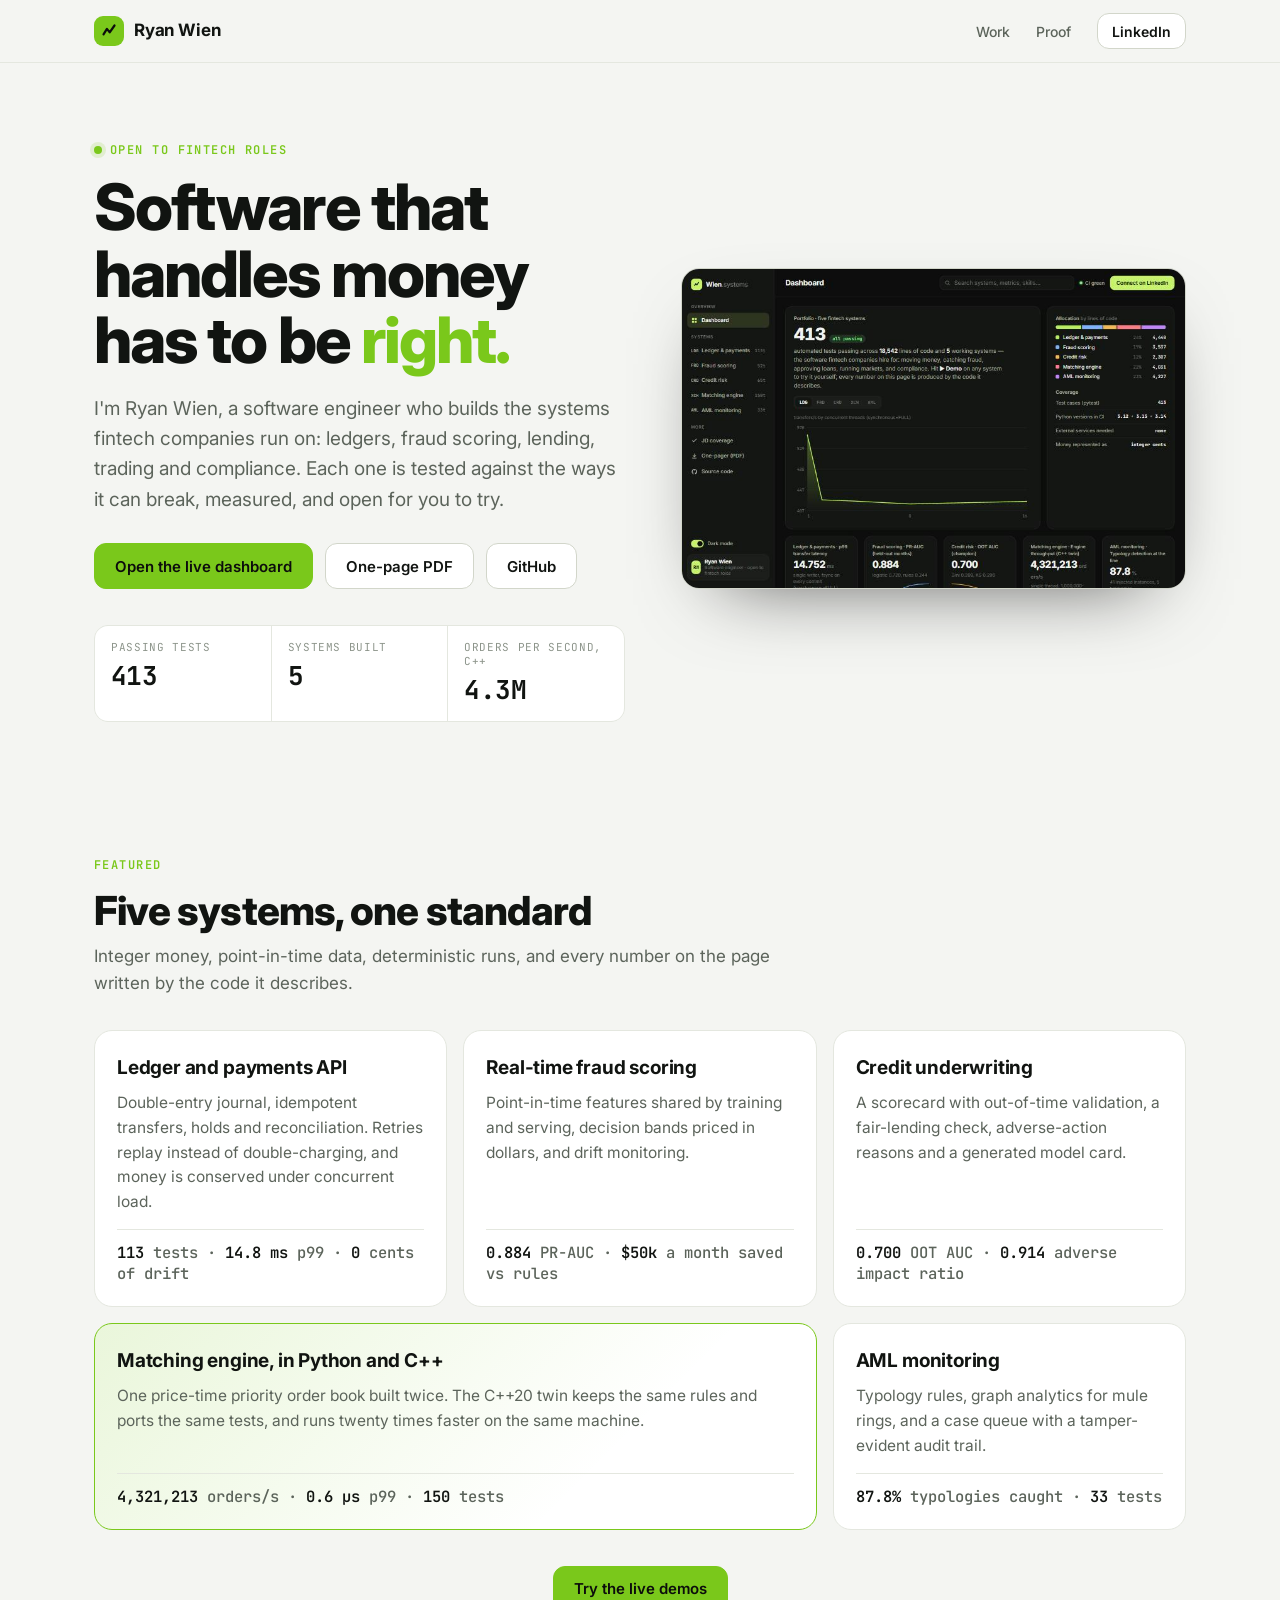
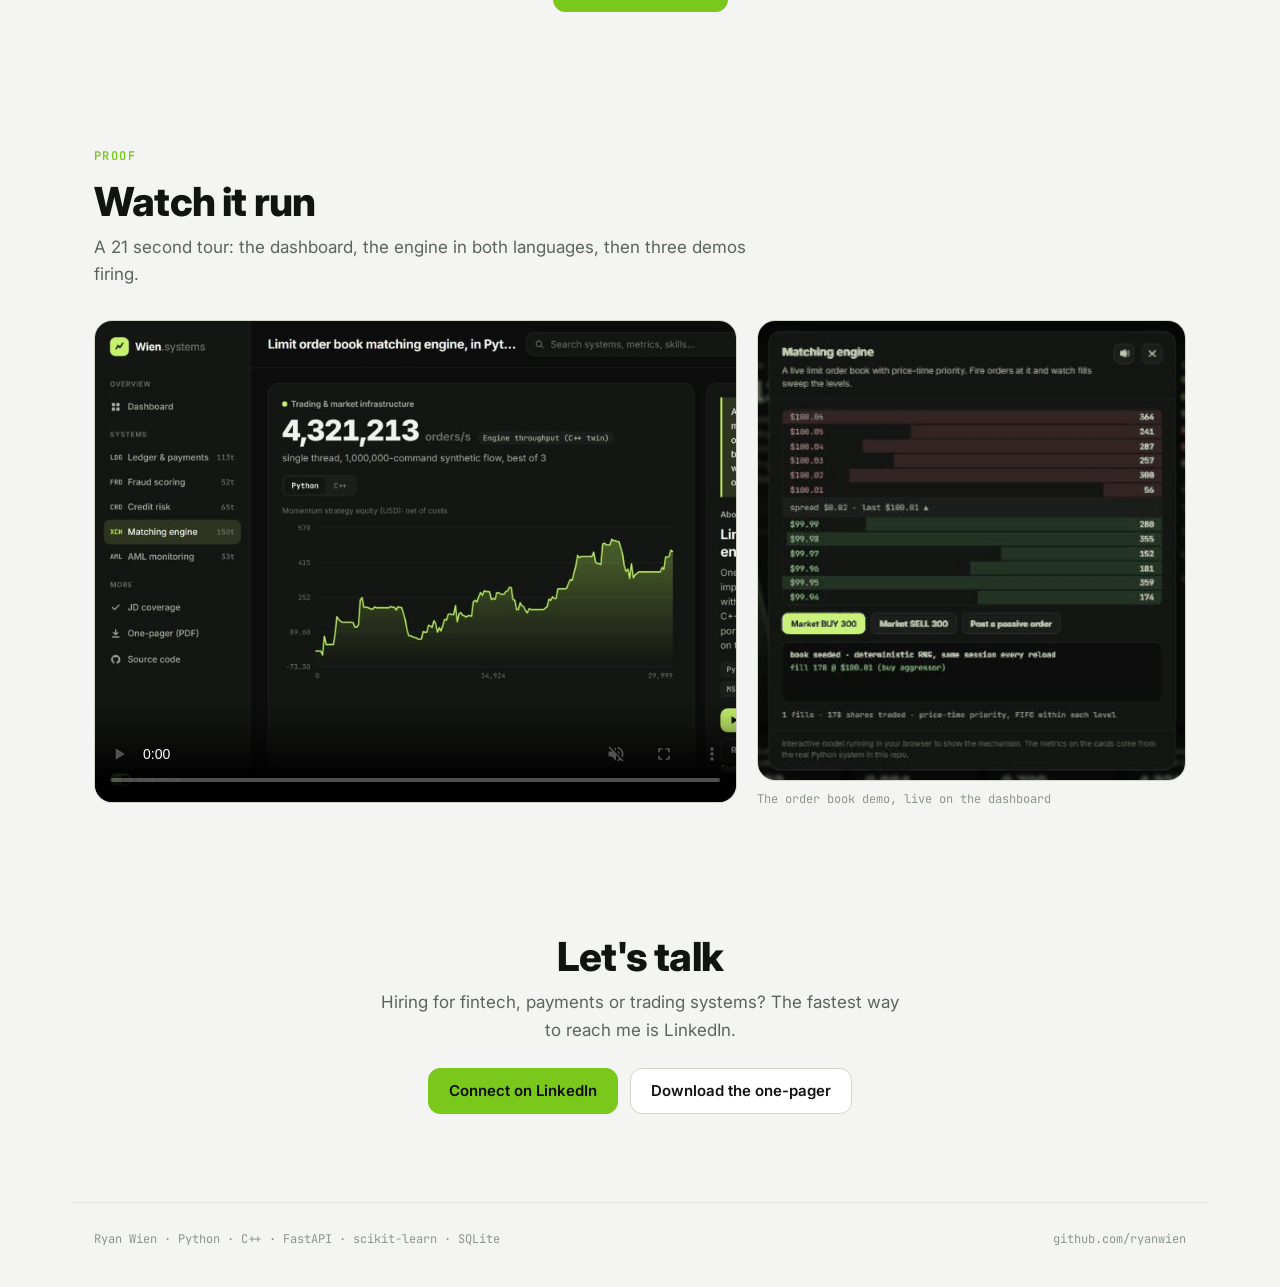
==== index.html @ 733f1f98 "Add the fintech portfolio front door One page for the fintech work: a hero with the verified headlin" ====
<!doctype html>
<html lang="en">
<head>
<meta charset="utf-8">
<meta name="viewport" content="width=device-width,initial-scale=1">
<title>Ryan Wien | Software Engineer, Fintech Systems</title>
<meta name="description" content="Software engineer building fintech systems that have to be right: a double-entry ledger, real-time fraud scoring, credit underwriting, a matching engine in Python and C++, and AML monitoring. 413 passing tests, live demos, every number produced by the code.">
<meta name="author" content="Ryan Wien">
<link rel="canonical" href="https://ryanwien.github.io/">
<meta property="og:type" content="website">
<meta property="og:title" content="Ryan Wien | Software Engineer, Fintech Systems">
<meta property="og:description" content="Five fintech systems with live demos: ledger, fraud, credit, matching engine (Python and C++), AML. 413 passing tests.">
<meta property="og:url" content="https://ryanwien.github.io/">
<meta property="og:image" content="https://ryanwien.github.io/assets/img/fintech-dashboard.png">
<meta name="twitter:card" content="summary_large_image">
<meta name="theme-color" content="#0c0d0c">
<link rel="preconnect" href="https://fonts.googleapis.com">
<link rel="preconnect" href="https://fonts.gstatic.com" crossorigin>
<link href="https://fonts.googleapis.com/css2?family=Inter:wght@400;500;600;700;800&family=JetBrains+Mono:wght@400;500;600&display=swap" rel="stylesheet">
<link rel="stylesheet" href="assets/style.css">
<link rel="icon" href="data:image/svg+xml,<svg xmlns='http://www.w3.org/2000/svg' viewBox='0 0 32 32'><rect width='32' height='32' rx='8' fill='%23c6f36b'/><path d='M8 21l5-8 4 5 7-10' stroke='%230c0d0c' stroke-width='3.2' fill='none' stroke-linecap='round' stroke-linejoin='round'/></svg>">
</head>
<body>
<a class="skip" href="#work">Skip to the work</a>

<header class="top">
  <div class="wrap top__in">
    <a class="brand" href="#top" aria-label="Ryan Wien, home">
      <span class="brand__mark" aria-hidden="true"><svg viewBox="0 0 32 32"><path d="M8 21l5-8 4 5 7-10" stroke="currentColor" stroke-width="3.2" fill="none" stroke-linecap="round" stroke-linejoin="round"/></svg></span>
      <span>Ryan Wien</span>
    </a>
    <nav aria-label="Primary">
      <ul>
        <li><a href="#work">Work</a></li>
        <li><a href="#proof">Proof</a></li>
        <li><a class="btn btn--sm" href="https://www.linkedin.com/in/ryan-wien" target="_blank" rel="noopener">LinkedIn</a></li>
      </ul>
    </nav>
  </div>
</header>

<main id="top">
  <section class="hero wrap">
    <div class="hero__copy">
      <p class="eyebrow"><span class="dot" aria-hidden="true"></span>Open to fintech roles</p>
      <h1>Software that handles money has to be <em>right.</em></h1>
      <p class="lede">
        I'm Ryan Wien, a software engineer who builds the systems fintech companies run on:
        ledgers, fraud scoring, lending, trading and compliance. Each one is tested against the
        ways it can break, measured, and open for you to try.
      </p>
      <div class="cta">
        <a class="btn btn--go" href="https://ryanwien.github.io/FintechPortfolio/">Open the live dashboard</a>
        <a class="btn" href="assets/media/RyanWien-Fintech-Portfolio.pdf" download>One-page PDF</a>
        <a class="btn" href="https://github.com/ryanwien" target="_blank" rel="noopener">GitHub</a>
      </div>
      <dl class="stats">
        <div><dt>Passing tests</dt><dd>413</dd></div>
        <div><dt>Systems built</dt><dd>5</dd></div>
        <div><dt>Orders per second, C++</dt><dd>4.3M</dd></div>
      </dl>
    </div>
    <figure class="hero__shot">
      <a href="https://ryanwien.github.io/FintechPortfolio/" aria-label="Open the fintech dashboard">
        <img src="assets/img/fintech-dashboard.png" width="800" height="506" alt="The fintech portfolio dashboard: 413 passing tests across five systems, with per-system metrics and charts">
      </a>
    </figure>
  </section>

  <section class="section wrap" id="work" aria-labelledby="work-h">
    <header class="section__head">
      <p class="eyebrow">Featured</p>
      <h2 id="work-h">Five systems, one standard</h2>
      <p class="sub">Integer money, point-in-time data, deterministic runs, and every number on the page written by the code it describes.</p>
    </header>

    <div class="systems">
      <article class="sys">
        <h3>Ledger and payments API</h3>
        <p>Double-entry journal, idempotent transfers, holds and reconciliation. Retries replay instead of double-charging, and money is conserved under concurrent load.</p>
        <p class="sys__m"><b>113</b> tests · <b>14.8 ms</b> p99 · <b>0</b> cents of drift</p>
      </article>
      <article class="sys">
        <h3>Real-time fraud scoring</h3>
        <p>Point-in-time features shared by training and serving, decision bands priced in dollars, and drift monitoring.</p>
        <p class="sys__m"><b>0.884</b> PR-AUC · <b>$50k</b> a month saved vs rules</p>
      </article>
      <article class="sys">
        <h3>Credit underwriting</h3>
        <p>A scorecard with out-of-time validation, a fair-lending check, adverse-action reasons and a generated model card.</p>
        <p class="sys__m"><b>0.700</b> OOT AUC · <b>0.914</b> adverse impact ratio</p>
      </article>
      <article class="sys sys--wide">
        <h3>Matching engine, in Python and C++</h3>
        <p>One price-time priority order book built twice. The C++20 twin keeps the same rules and ports the same tests, and runs twenty times faster on the same machine.</p>
        <p class="sys__m"><b>4,321,213</b> orders/s · <b>0.6 µs</b> p99 · <b>150</b> tests</p>
      </article>
      <article class="sys">
        <h3>AML monitoring</h3>
        <p>Typology rules, graph analytics for mule rings, and a case queue with a tamper-evident audit trail.</p>
        <p class="sys__m"><b>87.8%</b> typologies caught · <b>33</b> tests</p>
      </article>
    </div>
    <p class="center"><a class="btn btn--go" href="https://ryanwien.github.io/FintechPortfolio/">Try the live demos</a></p>
  </section>

  <section class="section wrap" id="proof" aria-labelledby="proof-h">
    <header class="section__head">
      <p class="eyebrow">Proof</p>
      <h2 id="proof-h">Watch it run</h2>
      <p class="sub">A 21 second tour: the dashboard, the engine in both languages, then three demos firing.</p>
    </header>
    <div class="proof">
      <video class="proof__video" controls muted loop playsinline preload="metadata" poster="assets/img/matching-engine.png" aria-label="21 second video tour of the fintech portfolio dashboard and demos">
        <source src="assets/media/tour.mp4" type="video/mp4">
        Your browser does not play embedded video. <a href="assets/media/tour.mp4">Download the tour</a>.
      </video>
      <figure class="proof__gif">
        <img src="assets/img/orderbook.gif" width="395" height="425" loading="lazy" alt="Animated demo: market orders sweeping a limit order book, with fills logged by price-time priority">
        <figcaption>The order book demo, live on the dashboard</figcaption>
      </figure>
    </div>
  </section>

  <section class="section wrap contact" aria-labelledby="contact-h">
    <h2 id="contact-h">Let's talk</h2>
    <p class="sub">Hiring for fintech, payments or trading systems? The fastest way to reach me is LinkedIn.</p>
    <p class="cta cta--center">
      <a class="btn btn--go" href="https://www.linkedin.com/in/ryan-wien" target="_blank" rel="noopener">Connect on LinkedIn</a>
      <a class="btn" href="assets/media/RyanWien-Fintech-Portfolio.pdf" download>Download the one-pager</a>
    </p>
  </section>
</main>

<footer class="foot wrap">
  <span>Ryan Wien · Python · C++ · FastAPI · scikit-learn · SQLite</span>
  <span><a href="https://github.com/ryanwien" target="_blank" rel="noopener">github.com/ryanwien</a></span>
</footer>
</body>
</html>
---- assets/style.css ----
/* Hub site stylesheet: tokens (dark by default, light via prefers-color-scheme),
   header, hero, sections, system grid, proof, contact, responsive. */

:root {
  color-scheme: dark;
  --bg: #0c0d0c;
  --surface: #141614;
  --surface-2: #1b1e1b;
  --line: #242724;
  --line-2: #33372f;
  --text: #f1f3ee;
  --text-2: #a3aa9f;
  --text-3: #6d746a;
  --accent: #c6f36b;
  --accent-ink: #0c0d0c;
  --accent-soft: rgba(198, 243, 107, 0.14);
  --sans: "Inter", system-ui, -apple-system, "Segoe UI", sans-serif;
  --mono: "JetBrains Mono", ui-monospace, Menlo, Consolas, monospace;
  --r: 18px;
}
@media (prefers-color-scheme: light) {
  :root {
    color-scheme: light;
    --bg: #f4f5f2;
    --surface: #ffffff;
    --surface-2: #f0f2ec;
    --line: #e4e7df;
    --line-2: #d2d6ca;
    --text: #111411;
    --text-2: #5c645b;
    --text-3: #8d958b;
    --accent: #7ac81b;
    --accent-soft: rgba(122, 200, 27, 0.16);
  }
}

* { box-sizing: border-box; }
html { scroll-behavior: smooth; scroll-padding-top: 76px; }
body {
  margin: 0;
  background: var(--bg);
  color: var(--text);
  font: 17px/1.6 var(--sans);
  -webkit-font-smoothing: antialiased;
}
img, video { display: block; max-width: 100%; height: auto; }
a { color: inherit; text-decoration: none; }
.wrap { width: 100%; max-width: 1140px; margin: 0 auto; padding: 0 24px; }
.center { text-align: center; margin-top: 36px; }
:focus-visible { outline: 2px solid var(--accent); outline-offset: 3px; border-radius: 6px; }
.skip { position: absolute; left: -999px; top: 8px; z-index: 99; padding: 8px 12px; border-radius: 8px; background: var(--accent); color: var(--accent-ink); }
.skip:focus { left: 8px; }

/* ---------- header ---------- */
.top { position: sticky; top: 0; z-index: 10; background: color-mix(in srgb, var(--bg) 88%, transparent); backdrop-filter: blur(10px); border-bottom: 1px solid var(--line); }
.top__in { display: flex; align-items: center; justify-content: space-between; height: 62px; }
.brand { display: flex; align-items: center; gap: 10px; font-weight: 700; letter-spacing: -0.01em; }
.brand__mark { width: 30px; height: 30px; border-radius: 9px; background: var(--accent); color: var(--accent-ink); display: grid; place-items: center; }
.brand__mark svg { width: 22px; height: 22px; }
.top ul { display: flex; align-items: center; gap: 26px; margin: 0; padding: 0; list-style: none; font: 500 14px var(--sans); }
.top ul a:not(.btn) { color: var(--text-2); }
.top ul a:not(.btn):hover { color: var(--text); }

/* ---------- buttons ---------- */
.btn { display: inline-flex; align-items: center; justify-content: center; height: 46px; padding: 0 20px; border: 1px solid var(--line-2); border-radius: 12px; background: var(--surface); font: 600 15px var(--sans); transition: border-color 0.15s, filter 0.15s, transform 0.15s; }
.btn:hover { border-color: var(--text-3); }
.btn--go { background: var(--accent); border-color: var(--accent); color: var(--accent-ink); }
.btn--go:hover { filter: brightness(1.06); border-color: var(--accent); }
.btn--sm { height: 36px; padding: 0 14px; font-size: 14px; }

/* ---------- hero ---------- */
.hero { display: grid; grid-template-columns: minmax(0, 1.05fr) minmax(0, 1fr); gap: 56px; align-items: center; padding-top: 72px; padding-bottom: 72px; }
.eyebrow { display: inline-flex; align-items: center; gap: 8px; margin: 0 0 16px; font: 600 12px var(--mono); letter-spacing: 0.12em; text-transform: uppercase; color: var(--accent); }
.dot { width: 8px; height: 8px; border-radius: 50%; background: var(--accent); box-shadow: 0 0 0 4px var(--accent-soft); }
h1 { margin: 0 0 20px; font-size: clamp(38px, 5.4vw, 64px); line-height: 1.04; letter-spacing: -0.03em; font-weight: 800; }
h1 em { font-style: normal; color: var(--accent); }
.lede { margin: 0 0 28px; max-width: 56ch; font-size: 19px; color: var(--text-2); }
.cta { display: flex; flex-wrap: wrap; gap: 12px; margin: 0 0 36px; }
.cta--center { justify-content: center; margin: 24px 0 0; }
.stats { display: grid; grid-template-columns: repeat(3, minmax(0, 1fr)); gap: 1px; margin: 0; background: var(--line); border: 1px solid var(--line); border-radius: 14px; overflow: hidden; }
.stats div { background: var(--surface); padding: 14px 16px; }
.stats dt { font: 11px var(--mono); letter-spacing: 0.06em; text-transform: uppercase; color: var(--text-3); }
.stats dd { margin: 4px 0 0; font: 700 26px var(--mono); letter-spacing: -0.02em; }
.hero__shot { margin: 0; }
.hero__shot img { border: 1px solid var(--line-2); border-radius: var(--r); box-shadow: 0 30px 80px -40px rgba(0, 0, 0, 0.7); }

/* ---------- sections ---------- */
.section { padding-top: 56px; padding-bottom: 56px; }
.section__head { max-width: 62ch; margin-bottom: 32px; }
h2 { margin: 0 0 10px; font-size: clamp(28px, 3.6vw, 40px); line-height: 1.1; letter-spacing: -0.02em; font-weight: 800; }
h3 { margin: 0 0 8px; font-size: 19px; letter-spacing: -0.01em; }
.sub { margin: 0; color: var(--text-2); }

.systems { display: grid; grid-template-columns: repeat(3, minmax(0, 1fr)); gap: 16px; }
.sys { display: flex; flex-direction: column; padding: 22px; border: 1px solid var(--line); border-radius: var(--r); background: var(--surface); }
.sys--wide { grid-column: span 2; border-color: var(--accent); background: linear-gradient(135deg, var(--accent-soft), transparent 70%), var(--surface); }
.sys p { margin: 0 0 14px; color: var(--text-2); font-size: 15.5px; }
.sys__m { margin: auto 0 0 !important; padding-top: 12px; border-top: 1px solid var(--line); font: 500 13px var(--mono); color: var(--text-2) !important; }
.sys__m b { color: var(--text); font-weight: 600; }

/* ---------- proof ---------- */
.proof { display: grid; grid-template-columns: minmax(0, 1.5fr) minmax(0, 1fr); gap: 20px; align-items: start; }
.proof__video, .proof__gif img { width: 100%; border: 1px solid var(--line-2); border-radius: var(--r); background: var(--surface); }
.proof__gif { margin: 0; }
.proof__gif figcaption { margin-top: 10px; font: 12px var(--mono); color: var(--text-3); }

/* ---------- contact + footer ---------- */
.contact { text-align: center; padding-top: 72px; padding-bottom: 88px; }
.contact .sub { max-width: 48ch; margin: 0 auto; }
.foot { display: flex; flex-wrap: wrap; justify-content: space-between; gap: 12px; padding-top: 28px; padding-bottom: 40px; border-top: 1px solid var(--line); font: 12px var(--mono); color: var(--text-3); }
.foot a:hover { color: var(--text); }

/* ---------- responsive ---------- */
@media (max-width: 960px) {
  .hero { grid-template-columns: 1fr; gap: 36px; padding-top: 44px; }
  .systems { grid-template-columns: repeat(2, minmax(0, 1fr)); }
  .sys--wide { grid-column: span 2; }
  .proof { grid-template-columns: 1fr; }
  .proof__gif img { max-width: 420px; }
}
@media (max-width: 640px) {
  body { font-size: 16px; }
  .wrap { padding-left: 16px; padding-right: 16px; }
  .top ul { gap: 14px; }
  .top ul li:nth-child(-n + 2) { display: none; }
  .lede { font-size: 17px; }
  .btn { width: 100%; }
  .btn--sm { width: auto; }
  .stats dd { font-size: 20px; }
  .systems { grid-template-columns: 1fr; }
  .sys--wide { grid-column: auto; }
  .section { padding-top: 40px; padding-bottom: 40px; }
}
@media (prefers-reduced-motion: reduce) {
  html { scroll-behavior: auto; }
  * { transition: none !important; }
}
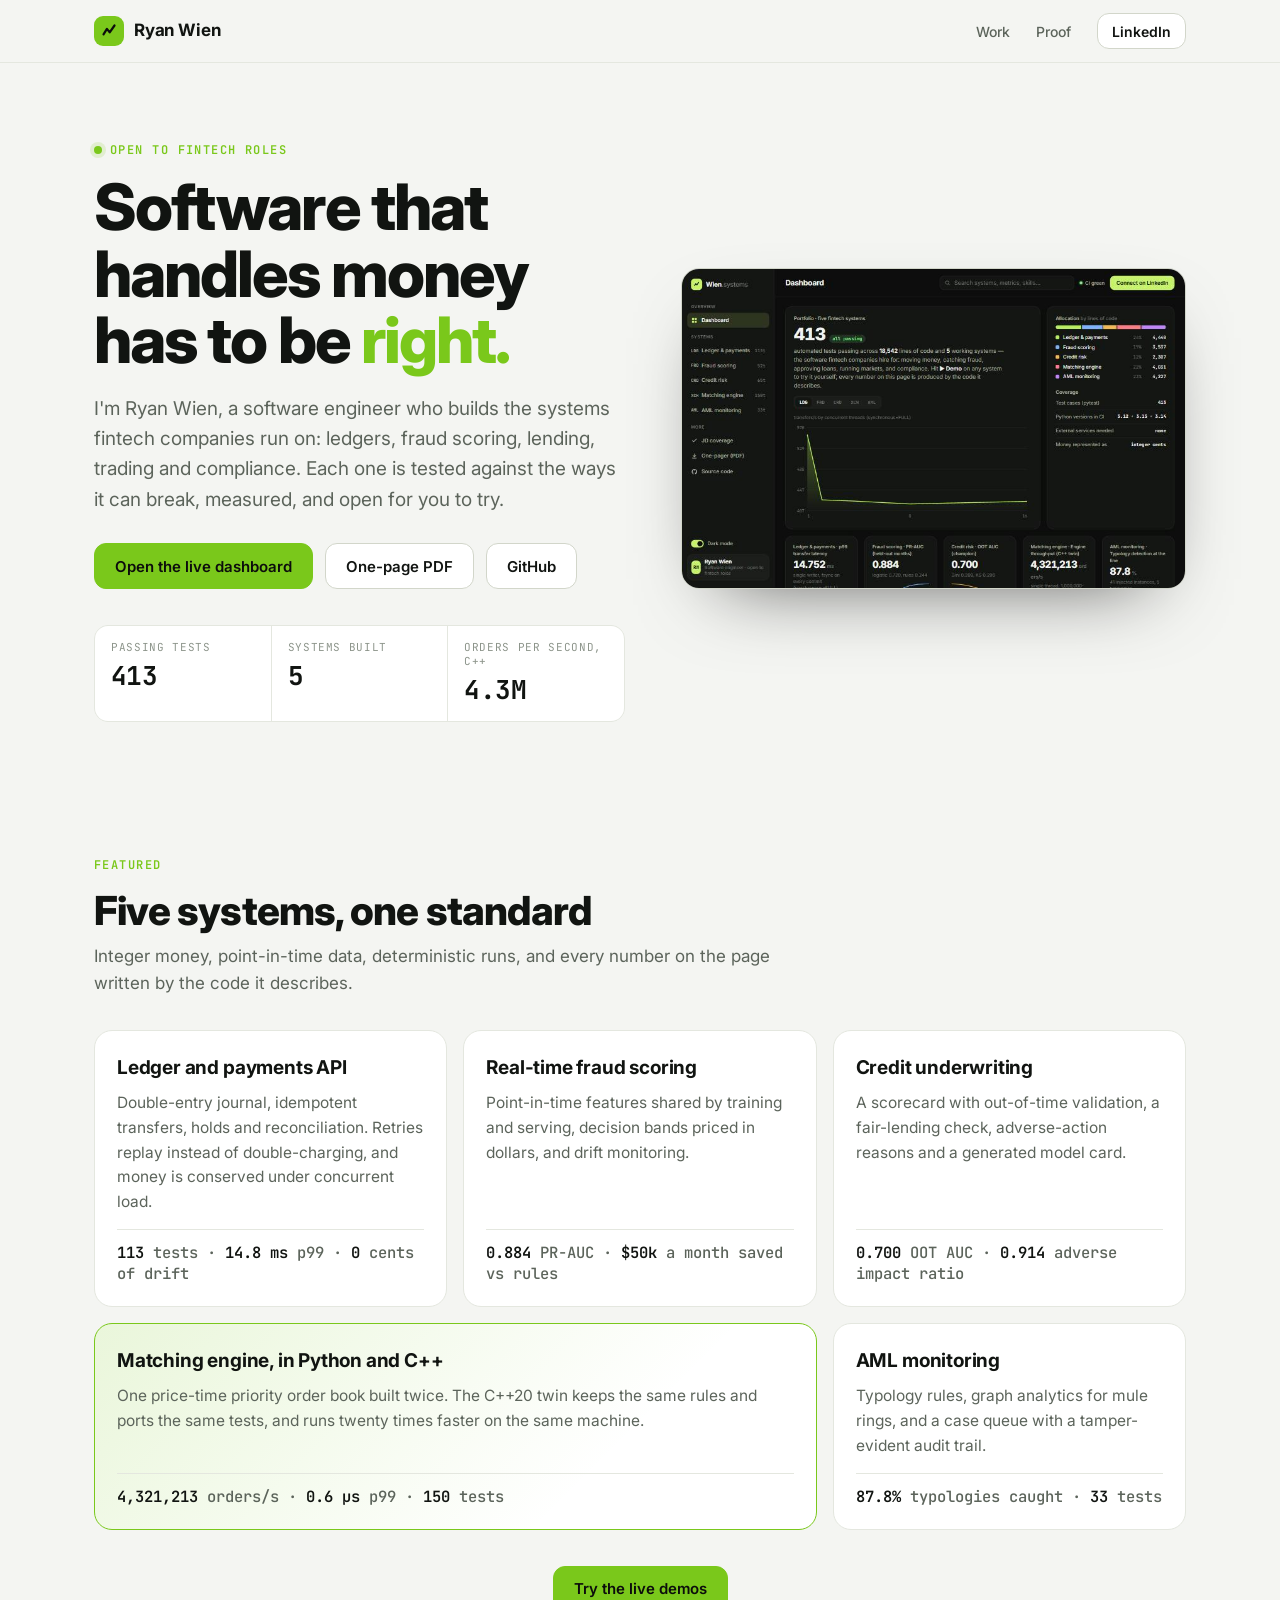
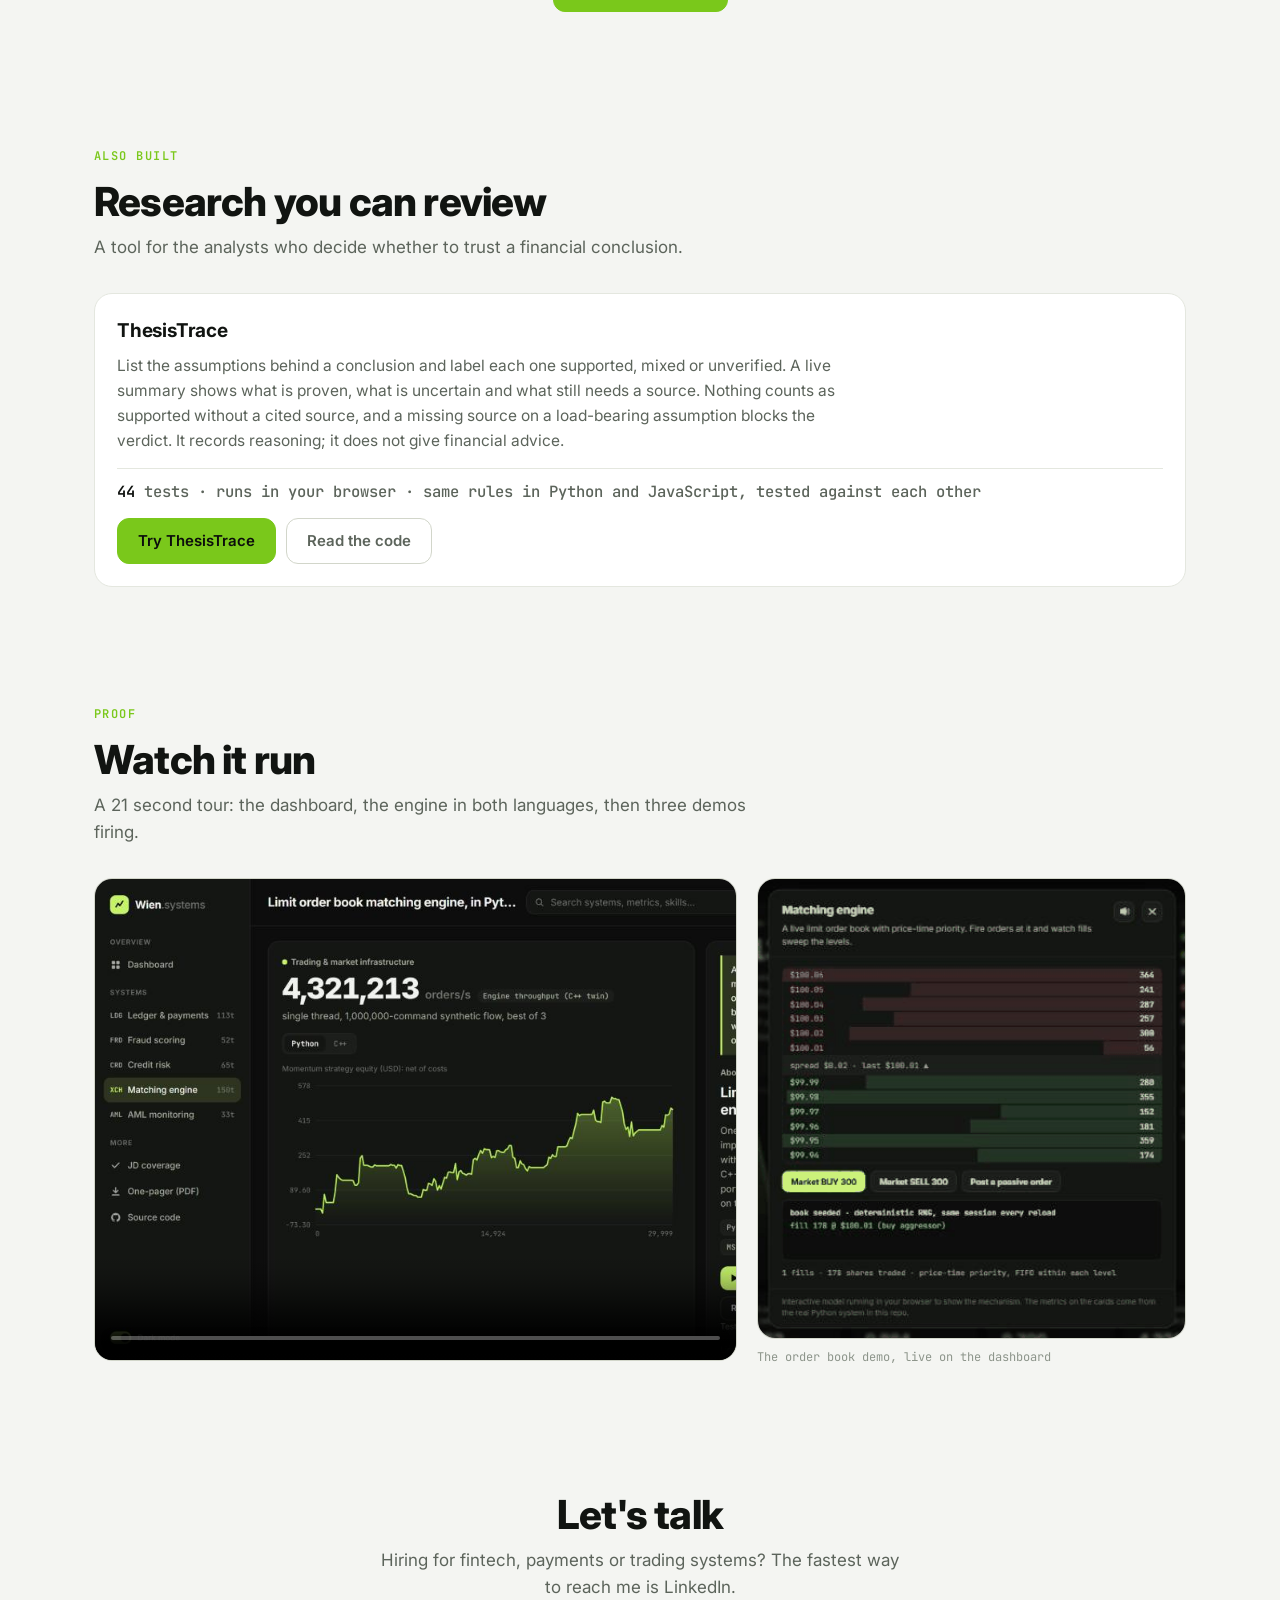
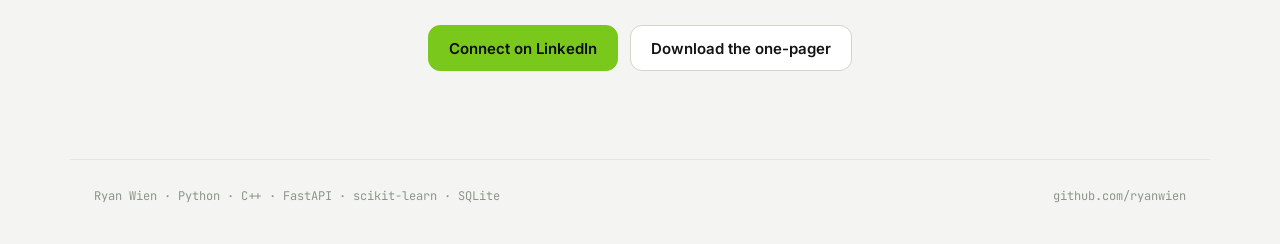
==== commit 5d3820c6: "Link ThesisTrace from the homepage A full-width card in its own "Also built" section, so the five-sy" ====
--- a/index.html
+++ b/index.html
@@ -104,6 +104,22 @@
     <p class="center"><a class="btn btn--go" href="https://ryanwien.github.io/FintechPortfolio/">Try the live demos</a></p>
   </section>
 
+  <section class="section wrap" id="research" aria-labelledby="research-h">
+    <header class="section__head">
+      <p class="eyebrow">Also built</p>
+      <h2 id="research-h">Research you can review</h2>
+      <p class="sub">A tool for the analysts who decide whether to trust a financial conclusion.</p>
+    </header>
+    <div class="systems">
+      <article class="sys sys--full">
+        <h3>ThesisTrace</h3>
+        <p>List the assumptions behind a conclusion and label each one supported, mixed or unverified. A live summary shows what is proven, what is uncertain and what still needs a source. Nothing counts as supported without a cited source, and a missing source on a load-bearing assumption blocks the verdict. It records reasoning; it does not give financial advice.</p>
+        <p class="sys__m"><b>44</b> tests · runs in your browser · same rules in Python and JavaScript, tested against each other</p>
+        <p class="sys__cta"><a class="btn btn--go" href="thesistrace/">Try ThesisTrace</a> <a class="btn" href="https://github.com/ryanwien/ryanwien.github.io/tree/main/thesistrace" target="_blank" rel="noopener">Read the code</a></p>
+      </article>
+    </div>
+  </section>
+
   <section class="section wrap" id="proof" aria-labelledby="proof-h">
     <header class="section__head">
       <p class="eyebrow">Proof</p>
--- a/assets/style.css
+++ b/assets/style.css
@@ -97,6 +97,9 @@
 .sys p { margin: 0 0 14px; color: var(--text-2); font-size: 15.5px; }
 .sys__m { margin: auto 0 0 !important; padding-top: 12px; border-top: 1px solid var(--line); font: 500 13px var(--mono); color: var(--text-2) !important; }
 .sys__m b { color: var(--text); font-weight: 600; }
+.sys--full { grid-column: 1 / -1; }
+.sys--full > p:first-of-type { max-width: 72ch; }
+.sys__cta { display: flex; flex-wrap: wrap; gap: 10px; margin: 16px 0 0 !important; }
 
 /* ---------- proof ---------- */
 .proof { display: grid; grid-template-columns: minmax(0, 1.5fr) minmax(0, 1fr); gap: 20px; align-items: start; }
